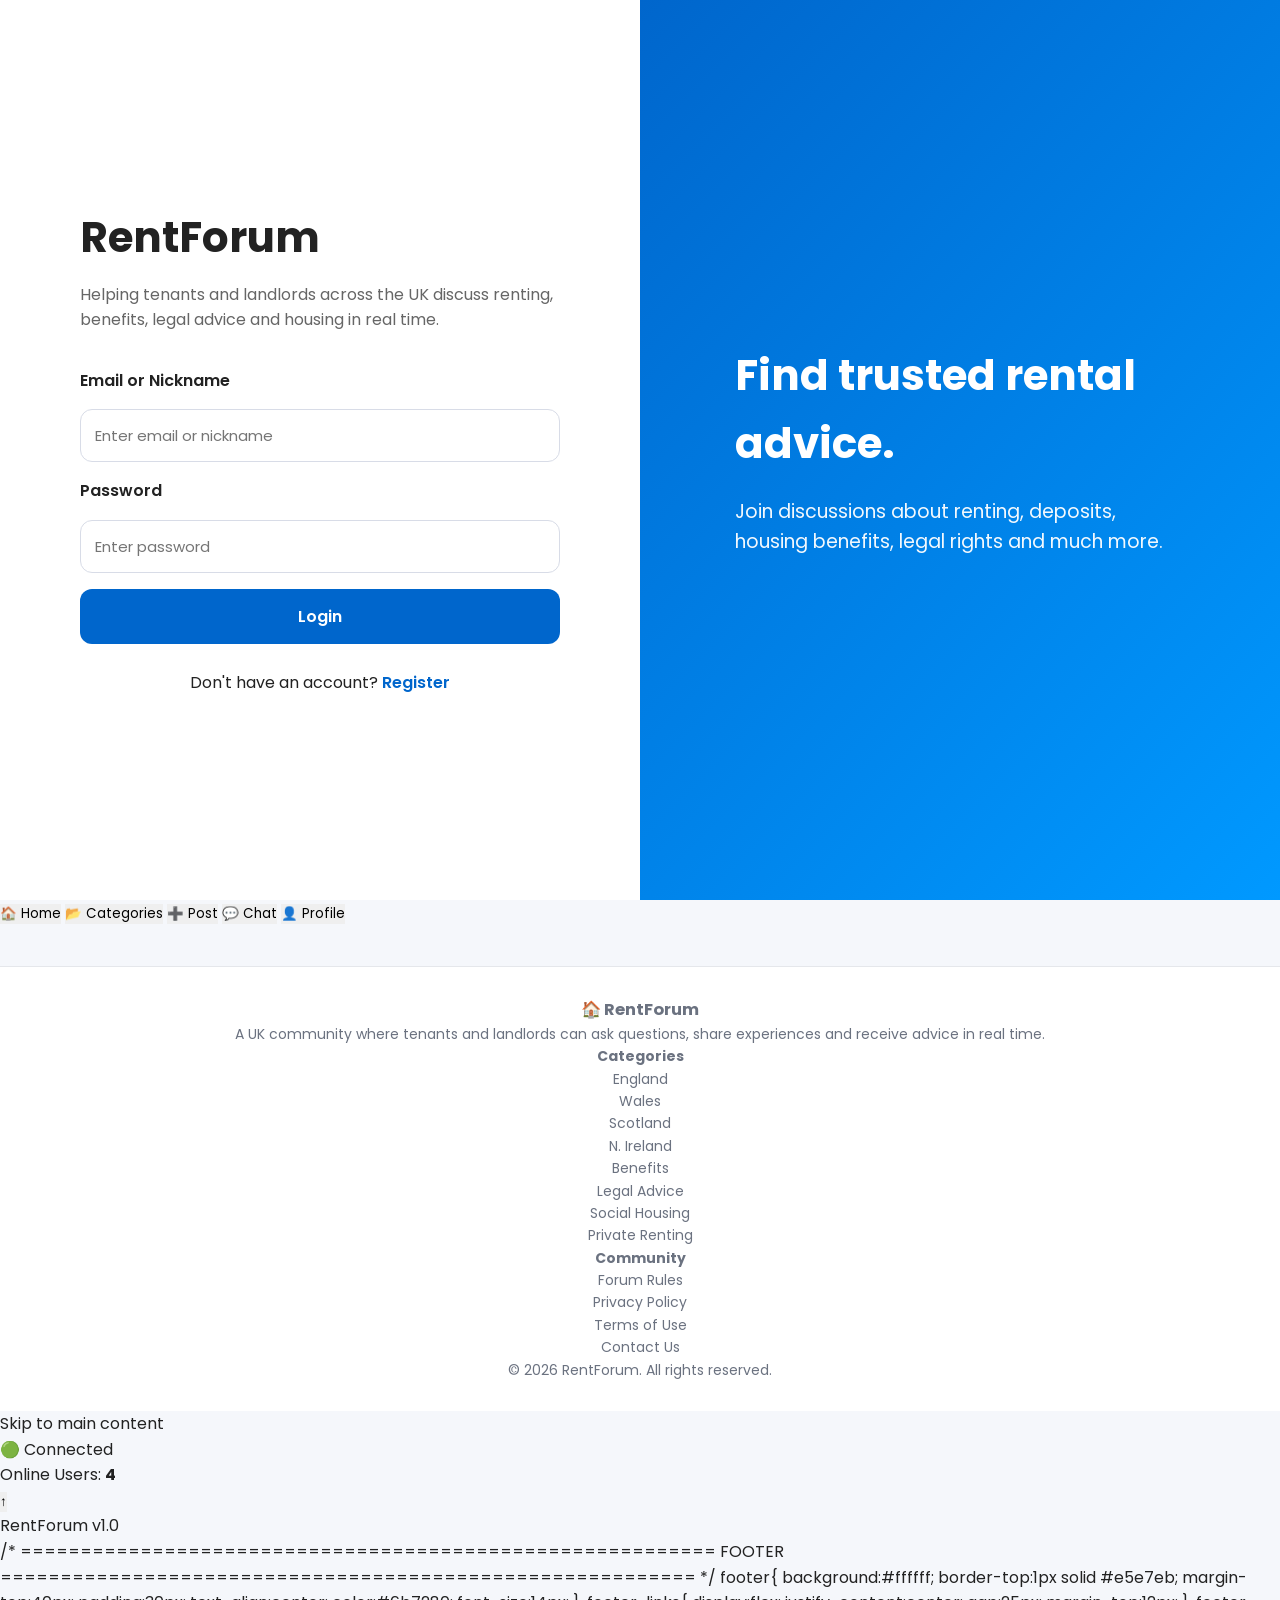
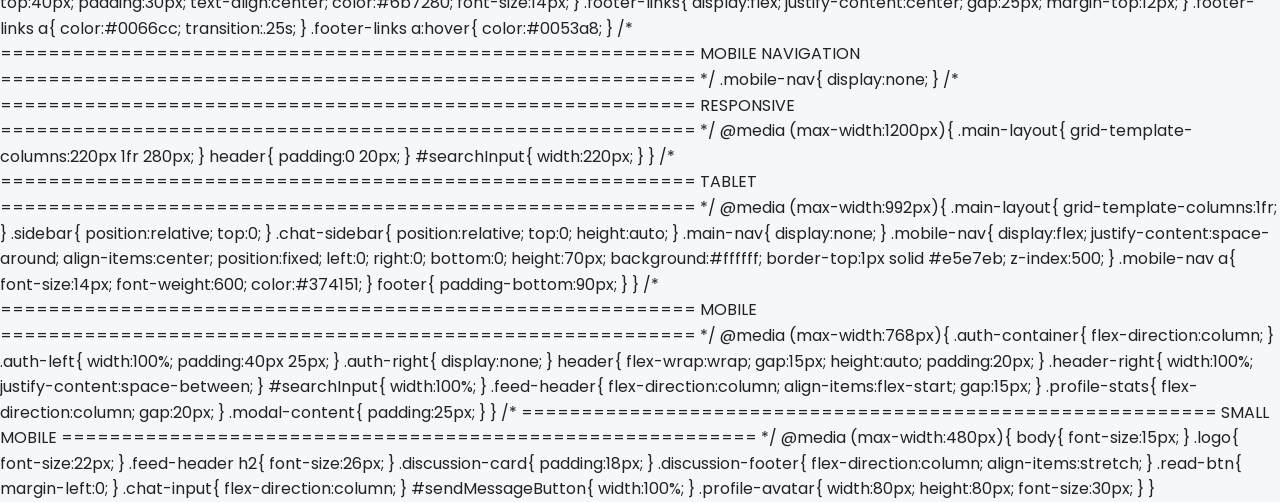
==== index.html @ 43dce5c2 "frontend-ui" ====
<!DOCTYPE html>
<html lang="en">
<head>
    <meta charset="UTF-8">
    <meta name="viewport" content="width=device-width, initial-scale=1.0">
    <title>RentForum | UK Rental Advice Community</title>

    <link rel="stylesheet" href="style.css" id="theme-style">

    <link rel="preconnect" href="https://fonts.googleapis.com">
    <link rel="preconnect" href="https://fonts.gstatic.com" crossorigin>

    <link href="https://fonts.googleapis.com/css2?family=Poppins:wght@300;400;500;600;700&display=swap" rel="stylesheet">
</head>

<body>

<!-- =======================================================
     LOGIN PAGE
======================================================= -->

<section id="login-page" class="page active">

<div class="auth-container">

<div class="auth-left">

<h1>RentForum</h1>

<p class="subtitle">
Helping tenants and landlords across the UK discuss renting,
benefits, legal advice and housing in real time.
</p>

<form id="loginForm">

<label>Email or Nickname</label>

<input
type="text"
id="login-username"
placeholder="Enter email or nickname"
required>

<label>Password</label>

<input
type="password"
id="login-password"
placeholder="Enter password"
required>

<button
    type="submit"
    id="loginButton"
    class="primary-btn">

    Login

</button>

<p class="switch-page">

Don't have an account?

<a href="#" id="show-register">

Register

</a>

</p>

</form>

</div>

<div class="auth-right">

<div class="hero-text">

<h2>

Find trusted rental advice.

</h2>

<p>

Join discussions about renting, deposits,
housing benefits, legal rights and much more.

</p>

</div>

</div>

</div>

</section>

<!-- =======================================================
     REGISTER PAGE
======================================================= -->

<section id="register-page" class="page hidden">

<div class="auth-container">

<div class="auth-left">

<h1>Create Account</h1>

<p class="subtitle">

Become part of the RentForum community.

</p>

<form id="registerForm">

<label>Nickname</label>

<input
type="text"
id="nickname"
required>

<label>First Name</label>

<input
type="text"
id="first-name"
required>

<label>Last Name</label>

<input
type="text"
id="last-name"
required>

<label>Email</label>

<input
type="email"
id="email"
required>

<label>Password</label>

<input
type="password"
id="password"
required>

<label>Age</label>

<input
type="number"
id="age"
min="16"
required>

<label>Gender</label>

<select id="gender">

<option value="">Select</option>

<option>Female</option>

<option>Male</option>

<option>Non-binary</option>

<option>Prefer not to say</option>

</select>

<button
    type="submit"
    id="registerButton"
    class="primary-btn">

    Create Account

</button>

<p class="switch-page">

Already have an account?

<a href="#" id="show-login">

Login

</a>

</p>

</form>

</div>

<div class="auth-right">

<div class="hero-text">

<h2>

Join thousands of UK renters.

</h2>

<p>

Ask questions, help others and chat privately
with members in real time.

</p>

</div>

</div>

</div>

</section>

<!-- =======================================================
     FORUM PAGE
======================================================= -->

<section id="forum-page" class="page hidden">

<header>

<div class="logo">

🏠 RentForum

</div>

<nav class="main-nav">

    <a id="homeLink" href="#">Home</a>
    
    <a id="categoriesLink" href="#">Categories</a>
    
    <a id="messagesLink" href="#">Messages</a>
    
    <a id="aboutLink" href="#">About</a>
    
    </nav>

<div class="header-right">

    <input
    type="search"
    id="searchInput"
    placeholder="Search discussions..."
    autocomplete="off">

<button
    id="themeToggleButton"
    aria-label="Toggle dark mode">

    🌙

</button>

<button
    id="notificationButton"
    aria-label="Notifications">

    🔔

</button>

<div class="profile">

<span id="username">

Guest

</span>

<button
    id="logoutButton"
    class="secondary-btn">

    Logout

</button>

</div>

</div>

</header>

<div class="main-layout">

<!-- LEFT SIDEBAR -->

<aside class="sidebar">

<h3>

Categories

</h3>

<ul class="categories">

<li class="active-category">

    <li id="category-all">All Discussions</li>

</li>

<li id="category-england">

    England
    
    </li>

<li>

 <li id="category-wales">Wales</li>
</li>

<li id="category-scotland">Scotland</li>

<li>

<li id="category-ni">N. Ireland</li>

</li>

<li>

<li id="category-benefits">Benefits</li>

</li>

<li>

<li id="category-legal">Legal Advice</li>

</li>

<li>

<li id="category-social">Social Housing</li>

</li>

<li>

<li id="category-private">Private Renting</li>

</li>

</ul>

<button id="new-post">

+ New Discussion

</button>

</aside>

<!-- ============================
     MAIN DISCUSSION FEED
============================= -->

<main class="feed">

    <section class="feed-header">

        <div>

            <h2>Recent Discussions</h2>

            <p>
                Browse the latest discussions from renters and landlords
                across the UK.
            </p>

        </div>



    </section>

    <section class="discussion-list">

        <article class="discussion-card">

            <span class="category england">

                England

            </span>

            <h3>

                Can my landlord increase my rent during a fixed tenancy?

            </h3>

            <div class="discussion-meta">

                <span>Posted by Sarah</span>

                <span>•</span>

                <span>2 hours ago</span>

            </div>

            <p>

                My landlord has informed me that my rent will increase
                next month even though I'm still in a fixed-term tenancy.
                Is this allowed?

            </p>

            <div class="discussion-footer">

                <button
class="like-btn"
id="likeButton">

👍

</button>

<button
class="comment-btn"
data-post-id="1">

💬 7

</button>

<button
class="read-btn"
data-post-id="1">

Read Discussion

</button>

            </div>

        </article>

        <article class="discussion-card">

            <span class="category legal">

                Legal Advice

            </span>

            <h3>

                Deposit still hasn't been returned after 30 days

            </h3>

            <div class="discussion-meta">

                <span>Posted by James</span>

                <span>•</span>

                <span>Yesterday</span>

            </div>

            <p>

                My tenancy ended over a month ago.
                The landlord has stopped replying to my emails.
                What are my options?

            </p>

            <div class="discussion-footer">

                <button class="like-btn">

                    👍 35

                </button>

                <button
    class="comment-btn"
    data-post-id="1">

    💬 7

</button>

<button
    class="read-btn"
    data-post-id="1">

    Read Discussion

</button>

            </div>

        </article>

        <article class="discussion-card">

            <span class="category benefits">

                Benefits

            </span>

            <h3>

                Can Universal Credit help with rent arrears?

            </h3>

            <div class="discussion-meta">

                <span>Posted by Emma</span>

                <span>•</span>

                <span>Today</span>

            </div>

            <p>

                I've recently lost my job and I'm struggling to keep up with
                my rent payments. Has anyone received support?

            </p>

            <div class="discussion-footer">

                <button
    class="like-btn"
    data-post-id="1">

                    👍 11

                </button>

                <button
    class="comment-btn"
    data-post-id="1">

    💬 7

</button>

<button
    class="read-btn"
    data-post-id="1">

    Read Discussion

</button>

            </div>

        </article>

    </section>

</main>

<!-- ============================
     RIGHT SIDEBAR
============================= -->

<aside class="chat-sidebar">

    <div class="members-panel">

        <h3>Online Members</h3>

        <ul class="member-list">

            <li class="online">🟢 Sarah</li>
            <li class="online">🟢 James</li>
            <li class="online">🟢 Emma</li>
            <li class="online">🟢 Olivia</li>

        </ul>

        <h3>Offline</h3>

        <ul class="member-list">

            <li class="offline">⚪ Daniel</li>
            <li class="offline">⚪ Chloe</li>
            <li class="offline">⚪ Jack</li>

        </ul>

    </div>

    <div class="chat-panel">

        <div class="chat-header">

            <h3>Private Messages</h3>

            <span class="chat-status">

                Connected

            </span>

        </div>

        <div class="chat-window" id="chatWindow">

        </div>

        <form id="messageForm">

            <input
    type="text"
    id="messageInput"
    placeholder="Type a message..."
    maxlength="500"
    autocomplete="off">

                <button
                type="submit"
                id="sendMessageButton"
                class="primary-btn">
            
                Send
            
            </button>

        </form>

    </div>

</aside>

</div>

</section>

<!-- ==========================================
     NOTIFICATION DROPDOWN
========================================== -->

<div id="notificationPanel" class="dropdown hidden">

    <div class="dropdown-header">

        <h3>Notifications</h3>

    </div>

    <ul class="notification-list">

        <li>

            <strong>Sarah</strong> replied to your discussion.

            <small>2 minutes ago</small>

        </li>

        <li>

            <strong>James</strong> liked your post.

            <small>15 minutes ago</small>

        </li>

        <li>

            <strong>Emma</strong> sent you a private message.

            <small>1 hour ago</small>

        </li>

    </ul>

</div>

<!-- ==========================================
     PROFILE DROPDOWN
========================================== -->

<div id="profileDropdown" class="dropdown hidden">

    <ul>

        <li>

            👤 My Profile

        </li>

        <li>

            ⚙ Settings

        </li>

        <li>

            🌙 Dark Mode

        </li>

        <li id="logoutDropdown">

            🚪 Logout

        </li>

    </ul>

</div>

<!-- ==========================================
     CREATE DISCUSSION MODAL
========================================== -->

<div id="createDiscussionModal" class="modal hidden">

    <div class="modal-content">

        <button class="close-modal">

            &times;

        </button>

        <h2>Create New Discussion</h2>

        <form id="discussionForm">

            <label for="discussionTitle">

                Title

            </label>

            <input
            type="text"
            id="discussionTitle"
            maxlength="150"
            required>
            <label for="discussionCategory">

                Category

            </label>

            <select id="discussionCategory">

                <option>England</option>

                <option>Wales</option>

                <option>Scotland</option>

                <option>N. Ireland</option>

                <option>Benefits</option>

                <option>Legal Advice</option>

                <option>Social Housing</option>

                <option>Private Renting</option>

            </select>

            <label for="discussionBody">

                Discussion

            </label>

            <textarea
            id="discussionBody"
            rows="8"
            maxlength="5000"
            placeholder="Describe your issue..."
            required></textarea>

                <button
                type="submit"
                id="createDiscussionButton"
                class="primary-btn">
            
                Post Discussion
            
            </button>

        </form>

    </div>

</div>

<!-- ==========================================
     VIEW DISCUSSION MODAL
========================================== -->

<div id="discussionModal" class="modal hidden">

    <div class="modal-content large">

        <button class="close-modal">

            &times;

        </button>

        <span class="category england">

            England

        </span>

        <h2 id="discussionHeading">

            Can my landlord increase my rent?

        </h2>

        <div class="discussion-meta">

            <span>Posted by Sarah</span>

            <span>•</span>

            <span>2 hours ago</span>

        </div>

        <div class="discussion-content">

            <p>

                The full discussion will appear here when
                loaded from your Go backend.

            </p>

        </div>

        <hr>

        <section class="comments">

            <h3>Replies</h3>

            <div id="commentsContainer">

                <article class="comment">

                    <strong>James</strong>

                    <p>

                        Check your tenancy agreement first.

                    </p>

                    <small>

                        30 minutes ago

                    </small>

                </article>

                <article class="comment">

                    <strong>Emma</strong>

                    <p>

                        Citizens Advice has a useful guide.

                    </p>

                    <small>

                        15 minutes ago

                    </small>

                </article>

            </div>

            <form id="commentForm">

                <label for="commentText">

                    Write a reply

                </label>

                <textarea
                    id="commentText"
                    rows="5"
                    required></textarea>

                    <button
                    type="submit"
                    id="replyButton"
                    class="primary-btn">
                
                    Post Reply
                
                </button>

            </form>

        </section>

    </div>

</div>

<!-- ==========================================
     LOADING SPINNER
========================================== -->

<div id="loadingOverlay" class="hidden">

    <div class="spinner"></div>

</div>

<!-- ==========================================
     TOAST MESSAGE
========================================== -->

<div id="toast" class="hidden">

    Action completed successfully.

</div>

<!-- ==========================================
     EMPTY STATES
========================================== -->

<section id="emptyPosts" class="empty-state hidden">

    <img src="images/empty-posts.svg" alt="No discussions">

    <h2>No discussions yet</h2>

    <p>

        Be the first member to start a discussion.

    </p>

    <button class="primary-btn">

        Create Discussion

    </button>

</section>

<section id="emptyMessages" class="empty-state hidden">

    <img src="images/chat.svg" alt="No messages">

    <h2>No messages</h2>

    <p>

        Start chatting with another member.

    </p>

</section>

<!-- ==========================================
     MOBILE MENU
========================================== -->

<nav id="mobileMenu" class="mobile-menu hidden">

    <button class="mobile-link">

        🏠 Home

    </button>

    <button class="mobile-link">

        📂 Categories

    </button>

    <button class="mobile-link">

        💬 Messages

    </button>

    <button class="mobile-link">

        🔔 Notifications

    </button>

    <button class="mobile-link">

        👤 Profile

    </button>

    <button class="mobile-link">

        🚪 Logout

    </button>

</nav>

<!-- ==========================================
     MOBILE BOTTOM NAVIGATION
========================================== -->

<nav class="bottom-nav">

    <button>

        🏠

        <span>Home</span>

    </button>

    <button>

        📂

        <span>Categories</span>

    </button>

    <button id="mobileCreatePost">

        ➕

        <span>Post</span>

    </button>

    <button>

        💬

        <span>Chat</span>

    </button>

    <button>

        👤

        <span>Profile</span>

    </button>

</nav>

<!-- ==========================================
     FOOTER
========================================== -->

<footer>

    <div class="footer-content">

        <div>

            <h3>

                🏠 RentForum

            </h3>

            <p>

                A UK community where tenants and landlords
                can ask questions, share experiences and
                receive advice in real time.

            </p>

        </div>

        <div>

            <h4>

                Categories

            </h4>

            <ul>

                <li>England</li>

                <li>Wales</li>

                <li>Scotland</li>

                <li>N. Ireland</li>

                <li>Benefits</li>

                <li>Legal Advice</li>

                <li>Social Housing</li>

                <li>Private Renting</li>

            </ul>

        </div>

        <div>

            <h4>

                Community

            </h4>

            <ul>

                <li>Forum Rules</li>

                <li>Privacy Policy</li>

                <li>Terms of Use</li>

                <li>Contact Us</li>

            </ul>

        </div>

    </div>

    <div class="copyright">

        © 2026 RentForum. All rights reserved.

    </div>

</footer>

<!-- ==========================================
     ACCESSIBILITY
========================================== -->

<a href="#forum-page" class="skip-link">

    Skip to main content

</a>

<div
aria-live="polite"
aria-atomic="true"
class="screen-reader">

</div>

<!-- ==========================================
     JAVASCRIPT
========================================== -->

<script src="app.js"></script>

<!-- ==========================================
     USER PROFILE MODAL
========================================== -->

<div id="profileModal" class="modal hidden">

    <div class="modal-content">

        <button class="close-modal">

            &times;

        </button>

        <h2>

            My Profile

        </h2>

        <div class="profile-card">

            <div class="profile-avatar">

                👤

            </div>

            <h3 id="profileName">

                Guest User

            </h3>

            <p id="profileEmail">

                guest@email.com

            </p>

            <div class="profile-stats">

                <div>

                    <strong>12</strong>

                    <span>Posts</span>

                </div>

                <div>

                    <strong>34</strong>

                    <span>Comments</span>

                </div>

                <div>

                    <strong>5</strong>

                    <span>Likes</span>

                </div>

            </div>

        </div>

    </div>

</div>

<!-- ==========================================
     SETTINGS MODAL
========================================== -->

<div id="settingsModal" class="modal hidden">

    <div class="modal-content">

        <button class="close-modal">

            &times;

        </button>

        <h2>

            Settings

        </h2>

        <label>

            Theme

        </label>

        <select id="themeSelect">

            <option>Light</option>

            <option>Dark</option>

        </select>

        <label>

            Notifications

        </label>

        <input type="checkbox" checked>

        <label>

            Show Online Status

        </label>

        <input type="checkbox" checked>

    </div>

</div>

<!-- ==========================================
     WEBSOCKET STATUS
========================================== -->

<div id="socketStatus" class="socket-status">

    🟢 Connected

</div>

<!-- ==========================================
     ONLINE USER COUNT
========================================== -->

<div id="onlineCounter" class="online-counter">

    Online Users: <strong>4</strong>

</div>

<!-- ==========================================
     SEARCH RESULTS
========================================== -->

<div id="searchResults" class="hidden">

    <h3>

        Search Results

    </h3>

    <div id="searchResultsList">

    </div>

</div>

<!-- ==========================================
     JAVASCRIPT TEMPLATES
========================================== -->

<template id="discussionTemplate">

    <article class="discussion-card">

        <span class="category"></span>

        <h3></h3>

        <div class="discussion-meta"></div>

        <p class="discussion-preview"></p>

        <div class="discussion-footer">

            <button
    class="like-btn"
    data-post-id="1">

    👍 18

</button>

<button
class="comment-btn"
data-post-id="1">

💬 7

</button>

<button
class="read-btn"
data-post-id="1">

Read Discussion

</button>

        </div>

    </article>

</template>

<template id="messageTemplate">

    <div class="message received">

        <span class="sender"></span>

        <p></p>

        <small></small>

    </div>

</template>

<template id="commentTemplate">

    <article class="comment">

        <strong></strong>

        <p></p>

        <small></small>

    </article>

</template>

<!-- ==========================================
     BACK TO TOP
========================================== -->

<button id="backToTop">

    ↑

</button>

<!-- ==========================================
     VERSION
========================================== -->

<div class="version">

    RentForum v1.0

</div>

</body>

</html>

/* ==========================================================
   FOOTER
========================================================== */

footer{

    background:#ffffff;

    border-top:1px solid #e5e7eb;

    margin-top:40px;

    padding:30px;

    text-align:center;

    color:#6b7280;

    font-size:14px;

}

.footer-links{

    display:flex;

    justify-content:center;

    gap:25px;

    margin-top:12px;

}

.footer-links a{

    color:#0066cc;

    transition:.25s;

}

.footer-links a:hover{

    color:#0053a8;

}


/* ==========================================================
   MOBILE NAVIGATION
========================================================== */

.mobile-nav{

    display:none;

}


/* ==========================================================
   RESPONSIVE
========================================================== */

@media (max-width:1200px){

.main-layout{

    grid-template-columns:220px 1fr 280px;

}

header{

    padding:0 20px;

}

#searchInput{

    width:220px;

}

}


/* ==========================================================
   TABLET
========================================================== */

@media (max-width:992px){

.main-layout{

    grid-template-columns:1fr;

}

.sidebar{

    position:relative;

    top:0;

}

.chat-sidebar{

    position:relative;

    top:0;

    height:auto;

}

.main-nav{

    display:none;

}

.mobile-nav{

    display:flex;

    justify-content:space-around;

    align-items:center;

    position:fixed;

    left:0;

    right:0;

    bottom:0;

    height:70px;

    background:#ffffff;

    border-top:1px solid #e5e7eb;

    z-index:500;

}

.mobile-nav a{

    font-size:14px;

    font-weight:600;

    color:#374151;

}

footer{

    padding-bottom:90px;

}

}


/* ==========================================================
   MOBILE
========================================================== */

@media (max-width:768px){

.auth-container{

    flex-direction:column;

}

.auth-left{

    width:100%;

    padding:40px 25px;

}

.auth-right{

    display:none;

}

header{

    flex-wrap:wrap;

    gap:15px;

    height:auto;

    padding:20px;

}

.header-right{

    width:100%;

    justify-content:space-between;

}

#searchInput{

    width:100%;

}

.feed-header{

    flex-direction:column;

    align-items:flex-start;

    gap:15px;

}

.profile-stats{

    flex-direction:column;

    gap:20px;

}

.modal-content{

    padding:25px;

}

}


/* ==========================================================
   SMALL MOBILE
========================================================== */

@media (max-width:480px){

body{

    font-size:15px;

}

.logo{

    font-size:22px;

}

.feed-header h2{

    font-size:26px;

}

.discussion-card{

    padding:18px;

}

.discussion-footer{

    flex-direction:column;

    align-items:stretch;

}

.read-btn{

    margin-left:0;

}

.chat-input{

    flex-direction:column;

}

#sendMessageButton{

    width:100%;

}

.profile-avatar{

    width:80px;

    height:80px;

    font-size:30px;

}

}
---- style.css ----
/* ==========================================================
   RENTFORUM
   Main Stylesheet
   ========================================================== */
   /* ==========================================================
   RESET
========================================================== */

*{
    margin:0;
    padding:0;
    box-sizing:border-box;
}

html{
    scroll-behavior:smooth;
}

body{

    font-family:'Poppins',sans-serif;

    background:#f5f7fb;

    color:#222;

    line-height:1.6;

    min-height:100vh;

}


/* ==========================================================
   LINKS
========================================================== */

a{

    text-decoration:none;

    color:inherit;

}

ul{

    list-style:none;

}


/* ==========================================================
   IMAGES
========================================================== */

img{

    max-width:100%;

    display:block;

}


/* ==========================================================
   BUTTONS
========================================================== */

button{

    cursor:pointer;

    border:none;

    font-family:inherit;

    transition:.3s;

}


/* ==========================================================
   INPUTS
========================================================== */

input,
textarea,
select{

    width:100%;

    font-family:inherit;

    border:1px solid #d8dce7;

    border-radius:12px;

    padding:14px;

    font-size:15px;

    outline:none;

    transition:.3s;

}

input:focus,
textarea:focus,
select:focus{

    border-color:#0066cc;

    box-shadow:0 0 0 3px rgba(0,102,204,.15);

}


/* ==========================================================
   PAGE SYSTEM
========================================================== */

.page{

    display:none;

}

.page.active{

    display:block;

}

.hidden{

    display:none !important;

}


/* ==========================================================
   AUTH PAGES
========================================================== */

.auth-container{

    display:flex;

    min-height:100vh;

}

.auth-left{

    width:50%;

    background:white;

    padding:80px;

    display:flex;

    justify-content:center;

    flex-direction:column;

}

.auth-right{

    width:50%;

    background:linear-gradient(
        135deg,
        #0066cc,
        #0099ff
    );

    display:flex;

    align-items:center;

    justify-content:center;

    padding:80px;

    color:white;

}

.auth-left h1{

    font-size:42px;

    margin-bottom:10px;

}

.subtitle{

    margin-bottom:35px;

    color:#666;

}

.hero-text{

    max-width:450px;

}

.hero-text h2{

    font-size:42px;

    margin-bottom:20px;

}

.hero-text p{

    font-size:19px;

    opacity:.95;

}


/* ==========================================================
   FORM
========================================================== */

form{

    display:flex;

    flex-direction:column;

    gap:16px;

}

label{

    font-weight:600;

}

.primary-btn,
form button{

    background:#0066cc;

    color:white;

    padding:15px;

    border-radius:12px;

    font-size:16px;

    font-weight:600;

}

.primary-btn:hover,
form button:hover{

    background:#0053a8;

}

.switch-page{

    text-align:center;

    margin-top:10px;

}

.switch-page a{

    color:#0066cc;

    font-weight:600;

}
/* ==========================================================
   HEADER
========================================================== */

header{

    position:sticky;

    top:0;

    z-index:100;

    background:#ffffff;

    height:80px;

    display:flex;

    justify-content:space-between;

    align-items:center;

    padding:0 40px;

    border-bottom:1px solid #e4e7ef;

}

.logo{

    font-size:28px;

    font-weight:700;

    color:#0066cc;

}


/* ==========================================================
   NAVIGATION
========================================================== */

.main-nav{

    display:flex;

    gap:30px;

}

.main-nav a{

    font-weight:500;

    color:#555;

    transition:.25s;

}

.main-nav a:hover{

    color:#0066cc;

}


/* ==========================================================
   HEADER RIGHT
========================================================== */

.header-right{

    display:flex;

    align-items:center;

    gap:18px;

}


/* ==========================================================
   SEARCH
========================================================== */

#searchInput{

    width:280px;

    background:#f7f8fb;

}

#searchInput:focus{

    background:white;

}


/* ==========================================================
   HEADER BUTTONS
========================================================== */

#themeToggleButton,
#notificationButton{

    width:46px;

    height:46px;

    border-radius:50%;

    background:#f5f7fb;

    font-size:18px;

}

#themeToggleButton:hover,
#notificationButton:hover{

    background:#e7edf8;

}


/* ==========================================================
   PROFILE
========================================================== */

.profile{

    display:flex;

    align-items:center;

    gap:15px;

}

#username{

    font-weight:600;

}

#logoutButton{

    background:#ef4444;

    color:white;

    padding:10px 18px;

    border-radius:10px;

}

#logoutButton:hover{

    background:#dc2626;

}


/* ==========================================================
   MAIN LAYOUT
========================================================== */

.main-layout{

    display:grid;

    grid-template-columns:260px 1fr 320px;

    gap:25px;

    padding:30px;

    align-items:start;

}


/* ==========================================================
   SIDEBAR
========================================================== */

.sidebar{

    background:white;

    border-radius:16px;

    padding:25px;

    box-shadow:0 8px 25px rgba(0,0,0,.05);

    position:sticky;

    top:100px;

}

.sidebar h3{

    margin-bottom:20px;

}

.categories{

    display:flex;

    flex-direction:column;

    gap:10px;

}

.categories li{

    padding:12px;

    border-radius:10px;

    cursor:pointer;

    transition:.25s;

}

.categories li:hover{

    background:#eef5ff;

    color:#0066cc;

}

.active-category{

    background:#0066cc;

    color:white;

}


/* ==========================================================
   NEW DISCUSSION BUTTON
========================================================== */

#new-post{

    width:100%;

    margin-top:25px;

}
/* ==========================================================
   DISCUSSION FEED
========================================================== */

.feed{

    display:flex;

    flex-direction:column;

    gap:25px;

}

.feed-header{

    display:flex;

    justify-content:space-between;

    align-items:center;

    margin-bottom:10px;

}

.feed-header h2{

    font-size:32px;

    color:#1f2937;

    margin-bottom:6px;

}

.feed-header p{

    color:#6b7280;

    font-size:15px;

}


/* ==========================================================
   DISCUSSION LIST
========================================================== */

.discussion-list{

    display:flex;

    flex-direction:column;

    gap:22px;

}


/* ==========================================================
   DISCUSSION CARD
========================================================== */

.discussion-card{

    background:#ffffff;

    border-radius:18px;

    padding:24px;

    box-shadow:0 6px 20px rgba(0,0,0,.05);

    transition:.25s;

    border:1px solid #edf1f7;

}

.discussion-card:hover{

    transform:translateY(-4px);

    box-shadow:0 15px 35px rgba(0,0,0,.10);

}


/* ==========================================================
   DISCUSSION TITLE
========================================================== */

.discussion-card h3{

    font-size:24px;

    margin:16px 0 12px;

    color:#222;

}

.discussion-card p{

    color:#555;

    margin-top:10px;

    line-height:1.8;

}


/* ==========================================================
   DISCUSSION META
========================================================== */

.discussion-meta{

    display:flex;

    gap:12px;

    align-items:center;

    font-size:14px;

    color:#777;

    margin-bottom:10px;

}


/* ==========================================================
   CATEGORY BADGES
========================================================== */

.category{

    display:inline-block;

    padding:8px 14px;

    border-radius:999px;

    color:white;

    font-size:13px;

    font-weight:600;

}


/* England */

.england{

    background:#d72638;

}


/* Wales */

.wales{

    background:#198754;

}


/* Scotland */

.scotland{

    background:#0066cc;

}


/* Northern Ireland */

.northern-ireland{

    background:#6f42c1;

}


/* Benefits */

.benefits{

    background:#ff9800;

}


/* Legal Advice */

.legal{

    background:#343a40;

}


/* Social Housing */

.social{

    background:#20b2aa;

}


/* Private Renting */

.private{

    background:#9c27b0;

}

/* ==========================================================
   CHAT STATUS
========================================================== */

.chat-status{

    display:inline-block;

    background:#22c55e;

    color:white;

    padding:6px 12px;

    border-radius:999px;

    font-size:13px;

    font-weight:600;

}
/* ==========================================================
   CARD FOOTER
========================================================== */

.discussion-footer{

    display:flex;

    align-items:center;

    gap:15px;

    margin-top:24px;

}


/* ==========================================================
   LIKE BUTTON
========================================================== */

.like-btn{

    background:#f4f6fb;

    padding:12px 18px;

    border-radius:12px;

    font-size:15px;

}

.like-btn:hover{

    background:#d9ebff;

}


/* ==========================================================
   COMMENT BUTTON
========================================================== */

.comment-btn{

    background:#f4f6fb;

    padding:12px 18px;

    border-radius:12px;

    font-size:15px;

}

.comment-btn:hover{

    background:#d9ebff;

}


/* ==========================================================
   READ BUTTON
========================================================== */

.read-btn{

    margin-left:auto;

    background:#0066cc;

    color:white;

    padding:12px 24px;

    border-radius:12px;

    font-weight:600;

}

.read-btn:hover{

    background:#0053a8;

}


/* ==========================================================
   BUTTON ANIMATION
========================================================== */

.like-btn,
.comment-btn,
.read-btn{

    transition:.25s;

}

.like-btn:hover,
.comment-btn:hover,
.read-btn:hover{

    transform:translateY(-2px);

}


/* ==========================================================
   EMPTY STATE
========================================================== */

.empty-state{

    background:white;

    border-radius:18px;

    padding:60px;

    text-align:center;

    box-shadow:0 8px 25px rgba(0,0,0,.05);

}

.empty-icon{

    font-size:72px;

    margin-bottom:20px;

}

.empty-state h2{

    margin-bottom:15px;

    color:#1f2937;

}

.empty-state p{

    color:#6b7280;

}

/* ==========================================================
   CHAT SIDEBAR
========================================================== */

.chat-sidebar{

    background:#ffffff;

    border-radius:18px;

    padding:20px;

    box-shadow:0 6px 20px rgba(0,0,0,.05);

    display:flex;

    flex-direction:column;

    height:calc(100vh - 140px);

    position:sticky;

    top:100px;

}

/* ==========================================================
   CHAT HEADER
========================================================== */

.chat-header{

    display:flex;

    justify-content:space-between;

    align-items:center;

    margin-bottom:20px;

    padding-bottom:15px;

    border-bottom:1px solid #e5e7eb;

}

.chat-header h3{

    font-size:22px;

    color:#1f2937;

}

/* ==========================================================
   USERS LIST
========================================================== */

.user-list{

    display:flex;

    flex-direction:column;

    gap:12px;

    margin-bottom:20px;

    overflow-y:auto;

    max-height:220px;

}

.user{

    display:flex;

    align-items:center;

    justify-content:space-between;

    padding:12px;

    border-radius:12px;

    background:#f8fafc;

    cursor:pointer;

    transition:.25s;

}

.user:hover{

    background:#eef5ff;

}

.user-name{

    font-weight:600;

    color:#374151;

}

/* ==========================================================
   ONLINE / OFFLINE STATUS
========================================================== */

.status{

    width:12px;

    height:12px;

    border-radius:50%;

}

.online{

    background:#22c55e;

}

.offline{

    background:#9ca3af;

}

/* ==========================================================
   CHAT WINDOW
========================================================== */

.chat-window{

    flex:1;

    display:flex;

    flex-direction:column;

    gap:15px;

    overflow-y:auto;

    padding-right:5px;

}

/* ==========================================================
   MESSAGE BUBBLES
========================================================== */

.message{

    max-width:80%;

    padding:12px 16px;

    border-radius:16px;

    line-height:1.5;

    font-size:15px;

    word-wrap:break-word;

}

.message.sent{

    align-self:flex-end;

    background:#0066cc;

    color:white;

    border-bottom-right-radius:6px;

}

.message.received{

    align-self:flex-start;

    background:#f1f5f9;

    color:#222;

    border-bottom-left-radius:6px;

}

.message small{

    display:block;

    margin-top:8px;

    font-size:12px;

    opacity:.75;

}

/* ==========================================================
   MESSAGE INPUT
========================================================== */

.chat-input{

    display:flex;

    gap:12px;

    margin-top:20px;

    border-top:1px solid #e5e7eb;

    padding-top:20px;

}

#messageInput{

    flex:1;

}

#sendMessageButton{

    background:#0066cc;

    color:white;

    padding:0 24px;

    border-radius:12px;

    font-weight:600;

}

#sendMessageButton:hover{

    background:#0053a8;

}

/* ==========================================================
   SCROLLBAR
========================================================== */

.user-list::-webkit-scrollbar,
.chat-window::-webkit-scrollbar{

    width:8px;

}

.user-list::-webkit-scrollbar-thumb,
.chat-window::-webkit-scrollbar-thumb{

    background:#d1d5db;

    border-radius:10px;

}

.user-list::-webkit-scrollbar-thumb:hover,
.chat-window::-webkit-scrollbar-thumb:hover{

    background:#9ca3af;

}
/* ==========================================================
   MODALS
========================================================== */

.modal{

    position:fixed;

    inset:0;

    background:rgba(0,0,0,.45);

    display:flex;

    justify-content:center;

    align-items:center;

    z-index:999;

    padding:30px;

}

.modal.hidden{

    display:none;

}


/* ==========================================================
   MODAL CONTENT
========================================================== */

.modal-content{

    background:#ffffff;

    width:100%;

    max-width:700px;

    border-radius:18px;

    padding:35px;

    position:relative;

    box-shadow:0 25px 60px rgba(0,0,0,.25);

    animation:modalFade .25s ease;

}

.modal-content h2{

    margin-bottom:25px;

    color:#1f2937;

}


/* ==========================================================
   CLOSE BUTTON
========================================================== */

.close-modal{

    position:absolute;

    top:20px;

    right:20px;

    width:40px;

    height:40px;

    border-radius:50%;

    background:#f3f4f6;

    font-size:24px;

    line-height:1;

}

.close-modal:hover{

    background:#e5e7eb;

}


/* ==========================================================
   PROFILE CARD
========================================================== */

.profile-card{

    text-align:center;

}

.profile-avatar{

    width:100px;

    height:100px;

    border-radius:50%;

    background:#0066cc;

    color:white;

    display:flex;

    align-items:center;

    justify-content:center;

    font-size:40px;

    margin:0 auto 20px;

}

.profile-card h3{

    margin-bottom:8px;

}

.profile-card p{

    color:#6b7280;

}


/* ==========================================================
   PROFILE STATS
========================================================== */

.profile-stats{

    display:flex;

    justify-content:center;

    gap:40px;

    margin-top:30px;

}

.profile-stats div{

    text-align:center;

}

.profile-stats strong{

    display:block;

    font-size:28px;

    color:#0066cc;

}

.profile-stats span{

    color:#6b7280;

    font-size:14px;

}


/* ==========================================================
   MODAL FORMS
========================================================== */

.modal form{

    display:flex;

    flex-direction:column;

    gap:18px;

}

.modal textarea{

    min-height:180px;

    resize:vertical;

}


/* ==========================================================
   SETTINGS
========================================================== */

#settingsModal label{

    display:block;

    margin-top:20px;

    margin-bottom:8px;

    font-weight:600;

}

#settingsModal select{

    margin-bottom:15px;

}

#settingsModal input[type="checkbox"]{

    width:auto;

    transform:scale(1.2);

    margin-bottom:20px;

}


/* ==========================================================
   MODAL FOOTER
========================================================== */

.modal-footer{

    display:flex;

    justify-content:flex-end;

    gap:15px;

    margin-top:25px;

}

.modal-footer button{

    padding:12px 20px;

    border-radius:10px;

}


/* ==========================================================
   CANCEL BUTTON
========================================================== */

.cancel-btn{

    background:#e5e7eb;

    color:#374151;

}

.cancel-btn:hover{

    background:#d1d5db;

}


/* ==========================================================
   SAVE BUTTON
========================================================== */

.save-btn{

    background:#0066cc;

    color:white;

}

.save-btn:hover{

    background:#0053a8;

}


/* ==========================================================
   MODAL ANIMATION
========================================================== */

@keyframes modalFade{

    from{

        opacity:0;

        transform:translateY(-20px);

    }

    to{

        opacity:1;

        transform:translateY(0);

    }

}

/* ==========================================================
   FOOTER
========================================================== */

footer{

    background:#ffffff;

    border-top:1px solid #e5e7eb;

    margin-top:40px;

    padding:30px;

    text-align:center;

    color:#6b7280;

    font-size:14px;

}

.footer-links{

    display:flex;

    justify-content:center;

    gap:25px;

    margin-top:12px;

}

.footer-links a{

    color:#0066cc;

    transition:.25s;

}

.footer-links a:hover{

    color:#0053a8;

}


/* ==========================================================
   MOBILE NAVIGATION
========================================================== */

.mobile-nav{

    display:none;

}


/* ==========================================================
   RESPONSIVE
========================================================== */

@media (max-width:1200px){

.main-layout{

    grid-template-columns:220px 1fr 280px;

}

header{

    padding:0 20px;

}

#searchInput{

    width:220px;

}

}


/* ==========================================================
   TABLET
========================================================== */

@media (max-width:992px){

.main-layout{

    grid-template-columns:1fr;

}

.sidebar{

    position:relative;

    top:0;

}

.chat-sidebar{

    position:relative;

    top:0;

    height:auto;

}

.main-nav{

    display:none;

}

.mobile-nav{

    display:flex;

    justify-content:space-around;

    align-items:center;

    position:fixed;

    left:0;

    right:0;

    bottom:0;

    height:70px;

    background:#ffffff;

    border-top:1px solid #e5e7eb;

    z-index:500;

}

.mobile-nav a{

    font-size:14px;

    font-weight:600;

    color:#374151;

}

footer{

    padding-bottom:90px;

}

}


/* ==========================================================
   MOBILE
========================================================== */

@media (max-width:768px){

.auth-container{

    flex-direction:column;

}

.auth-left{

    width:100%;

    padding:40px 25px;

}

.auth-right{

    display:none;

}

header{

    flex-wrap:wrap;

    gap:15px;

    height:auto;

    padding:20px;

}

.header-right{

    width:100%;

    justify-content:space-between;

}

#searchInput{

    width:100%;

}

.feed-header{

    flex-direction:column;

    align-items:flex-start;

    gap:15px;

}

.profile-stats{

    flex-direction:column;

    gap:20px;

}

.modal-content{

    padding:25px;

}

}


/* ==========================================================
   SMALL MOBILE
========================================================== */

@media (max-width:480px){

body{

    font-size:15px;

}

.logo{

    font-size:22px;

}

.feed-header h2{

    font-size:26px;

}

.discussion-card{

    padding:18px;

}

.discussion-footer{

    flex-direction:column;

    align-items:stretch;

}

.read-btn{

    margin-left:0;

}

.chat-input{

    flex-direction:column;

}

#sendMessageButton{

    width:100%;

}

.profile-avatar{

    width:80px;

    height:80px;

    font-size:30px;

}

}
/* ==========================================================
   FOOTER
========================================================== */

footer{

    background:#ffffff;

    border-top:1px solid #e5e7eb;

    margin-top:40px;

    padding:30px;

    text-align:center;

    color:#6b7280;

    font-size:14px;

}

.footer-links{

    display:flex;

    justify-content:center;

    gap:25px;

    margin-top:12px;

}

.footer-links a{

    color:#0066cc;

    transition:.25s;

}

.footer-links a:hover{

    color:#0053a8;

}


/* ==========================================================
   MOBILE NAVIGATION
========================================================== */

.mobile-nav{

    display:none;

}


/* ==========================================================
   RESPONSIVE
========================================================== */

@media (max-width:1200px){

.main-layout{

    grid-template-columns:220px 1fr 280px;

}

header{

    padding:0 20px;

}

#searchInput{

    width:220px;

}

}


/* ==========================================================
   TABLET
========================================================== */

@media (max-width:992px){

.main-layout{

    grid-template-columns:1fr;

}

.sidebar{

    position:relative;

    top:0;

}

.chat-sidebar{

    position:relative;

    top:0;

    height:auto;

}

.main-nav{

    display:none;

}

.mobile-nav{

    display:flex;

    justify-content:space-around;

    align-items:center;

    position:fixed;

    left:0;

    right:0;

    bottom:0;

    height:70px;

    background:#ffffff;

    border-top:1px solid #e5e7eb;

    z-index:500;

}

.mobile-nav a{

    font-size:14px;

    font-weight:600;

    color:#374151;

}

footer{

    padding-bottom:90px;

}

}


/* ==========================================================
   MOBILE
========================================================== */

@media (max-width:768px){

.auth-container{

    flex-direction:column;

}

.auth-left{

    width:100%;

    padding:40px 25px;

}

.auth-right{

    display:none;

}

header{

    flex-wrap:wrap;

    gap:15px;

    height:auto;

    padding:20px;

}

.header-right{

    width:100%;

    justify-content:space-between;

}

#searchInput{

    width:100%;

}

.feed-header{

    flex-direction:column;

    align-items:flex-start;

    gap:15px;

}

.profile-stats{

    flex-direction:column;

    gap:20px;

}

.modal-content{

    padding:25px;

}

}


/* ==========================================================
   SMALL MOBILE
========================================================== */

@media (max-width:480px){

body{

    font-size:15px;

}

.logo{

    font-size:22px;

}

.feed-header h2{

    font-size:26px;

}

.discussion-card{

    padding:18px;

}

.discussion-footer{

    flex-direction:column;

    align-items:stretch;

}

.read-btn{

    margin-left:0;

}

.chat-input{

    flex-direction:column;

}

#sendMessageButton{

    width:100%;

}

.profile-avatar{

    width:80px;

    height:80px;

    font-size:30px;

}

}
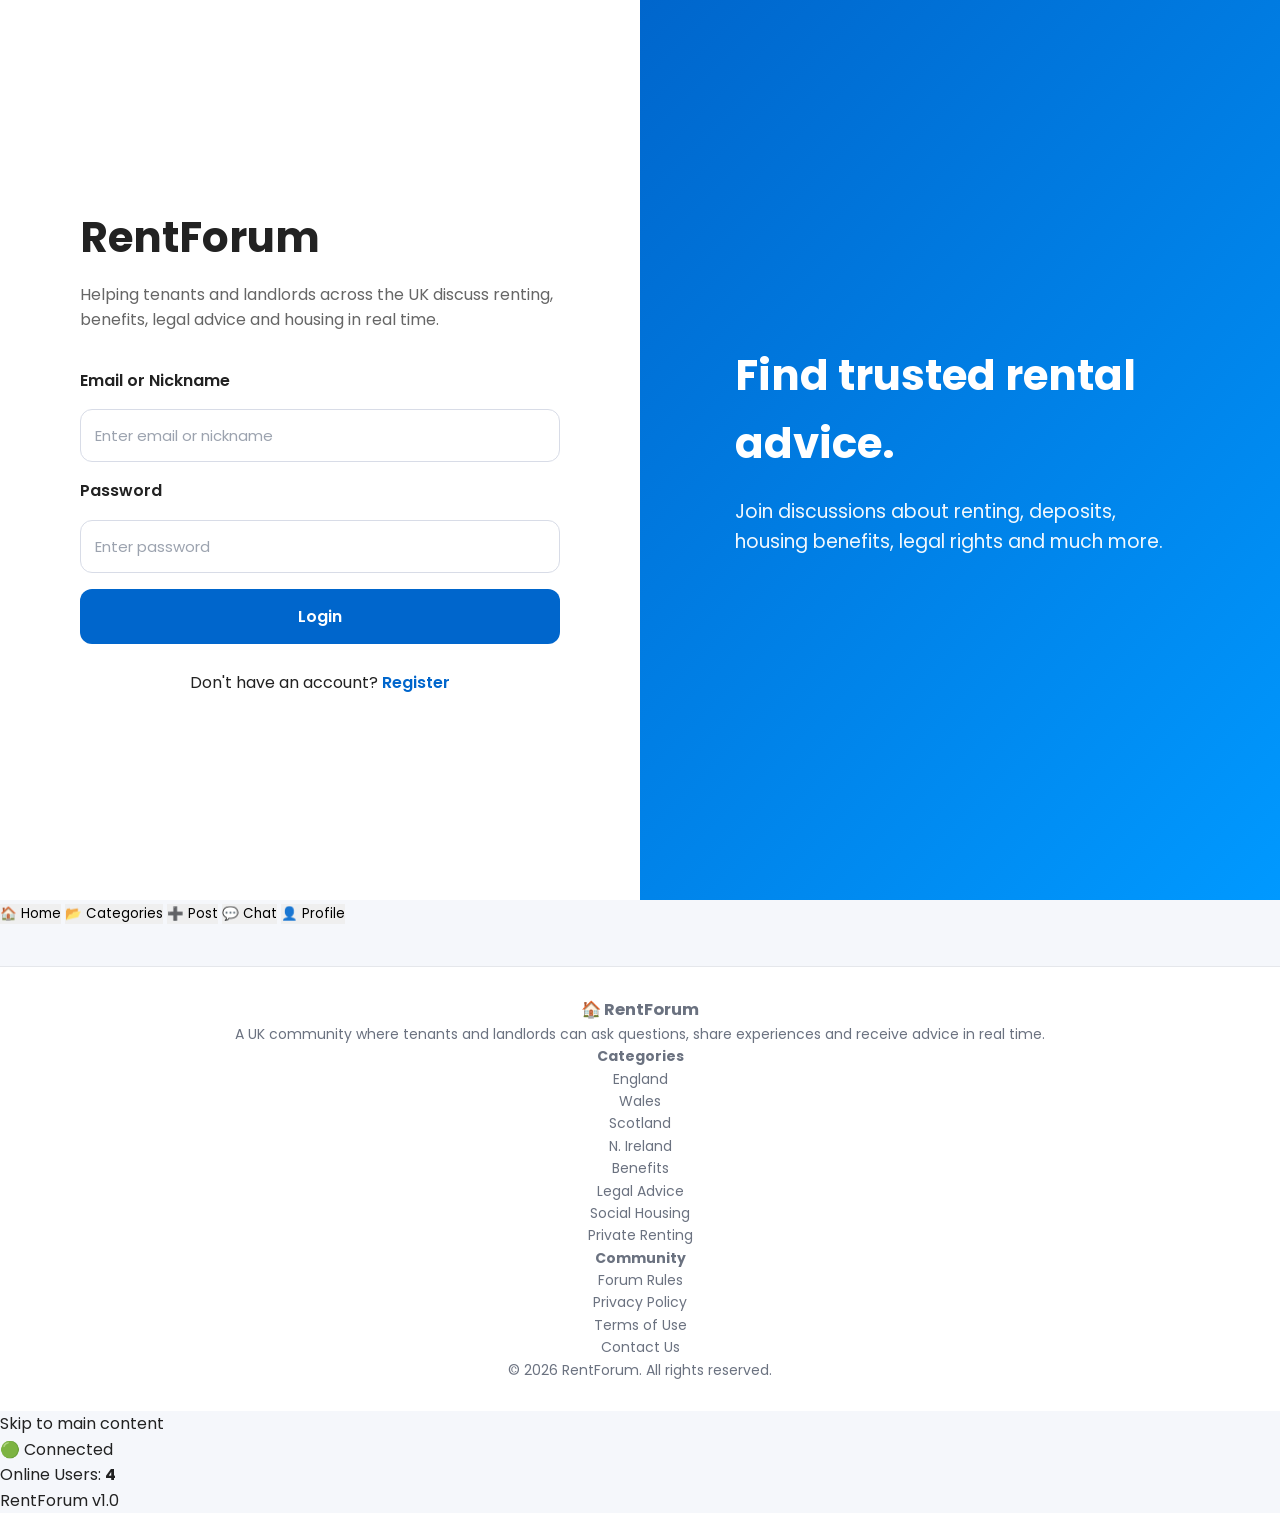
==== commit 6d1e7422: "feat(frontend): initial SPA shell — index.html structure, CSS foundation and responsive layout Epic " ====
--- a/index.html
+++ b/index.html
@@ -1474,317 +1474,3 @@
 
 </html>
 
-/* ==========================================================
-   FOOTER
-========================================================== */
-
-footer{
-
-    background:#ffffff;
-
-    border-top:1px solid #e5e7eb;
-
-    margin-top:40px;
-
-    padding:30px;
-
-    text-align:center;
-
-    color:#6b7280;
-
-    font-size:14px;
-
-}
-
-.footer-links{
-
-    display:flex;
-
-    justify-content:center;
-
-    gap:25px;
-
-    margin-top:12px;
-
-}
-
-.footer-links a{
-
-    color:#0066cc;
-
-    transition:.25s;
-
-}
-
-.footer-links a:hover{
-
-    color:#0053a8;
-
-}
-
-
-/* ==========================================================
-   MOBILE NAVIGATION
-========================================================== */
-
-.mobile-nav{
-
-    display:none;
-
-}
-
-
-/* ==========================================================
-   RESPONSIVE
-========================================================== */
-
-@media (max-width:1200px){
-
-.main-layout{
-
-    grid-template-columns:220px 1fr 280px;
-
-}
-
-header{
-
-    padding:0 20px;
-
-}
-
-#searchInput{
-
-    width:220px;
-
-}
-
-}
-
-
-/* ==========================================================
-   TABLET
-========================================================== */
-
-@media (max-width:992px){
-
-.main-layout{
-
-    grid-template-columns:1fr;
-
-}
-
-.sidebar{
-
-    position:relative;
-
-    top:0;
-
-}
-
-.chat-sidebar{
-
-    position:relative;
-
-    top:0;
-
-    height:auto;
-
-}
-
-.main-nav{
-
-    display:none;
-
-}
-
-.mobile-nav{
-
-    display:flex;
-
-    justify-content:space-around;
-
-    align-items:center;
-
-    position:fixed;
-
-    left:0;
-
-    right:0;
-
-    bottom:0;
-
-    height:70px;
-
-    background:#ffffff;
-
-    border-top:1px solid #e5e7eb;
-
-    z-index:500;
-
-}
-
-.mobile-nav a{
-
-    font-size:14px;
-
-    font-weight:600;
-
-    color:#374151;
-
-}
-
-footer{
-
-    padding-bottom:90px;
-
-}
-
-}
-
-
-/* ==========================================================
-   MOBILE
-========================================================== */
-
-@media (max-width:768px){
-
-.auth-container{
-
-    flex-direction:column;
-
-}
-
-.auth-left{
-
-    width:100%;
-
-    padding:40px 25px;
-
-}
-
-.auth-right{
-
-    display:none;
-
-}
-
-header{
-
-    flex-wrap:wrap;
-
-    gap:15px;
-
-    height:auto;
-
-    padding:20px;
-
-}
-
-.header-right{
-
-    width:100%;
-
-    justify-content:space-between;
-
-}
-
-#searchInput{
-
-    width:100%;
-
-}
-
-.feed-header{
-
-    flex-direction:column;
-
-    align-items:flex-start;
-
-    gap:15px;
-
-}
-
-.profile-stats{
-
-    flex-direction:column;
-
-    gap:20px;
-
-}
-
-.modal-content{
-
-    padding:25px;
-
-}
-
-}
-
-
-/* ==========================================================
-   SMALL MOBILE
-========================================================== */
-
-@media (max-width:480px){
-
-body{
-
-    font-size:15px;
-
-}
-
-.logo{
-
-    font-size:22px;
-
-}
-
-.feed-header h2{
-
-    font-size:26px;
-
-}
-
-.discussion-card{
-
-    padding:18px;
-
-}
-
-.discussion-footer{
-
-    flex-direction:column;
-
-    align-items:stretch;
-
-}
-
-.read-btn{
-
-    margin-left:0;
-
-}
-
-.chat-input{
-
-    flex-direction:column;
-
-}
-
-#sendMessageButton{
-
-    width:100%;
-
-}
-
-.profile-avatar{
-
-    width:80px;
-
-    height:80px;
-
-    font-size:30px;
-
-}
-
-}
--- a/style.css
+++ b/style.css
@@ -2185,4 +2185,687 @@
 
 }
 
-}+}
+/* ==========================================================
+   LOADING SPINNER
+========================================================== */
+
+.loading{
+
+    display:flex;
+
+    justify-content:center;
+
+    align-items:center;
+
+    padding:40px;
+
+}
+
+.spinner{
+
+    width:45px;
+
+    height:45px;
+
+    border:5px solid #e5e7eb;
+
+    border-top:5px solid #0066cc;
+
+    border-radius:50%;
+
+    animation:spin .8s linear infinite;
+
+}
+
+@keyframes spin{
+
+    from{
+
+        transform:rotate(0deg);
+
+    }
+
+    to{
+
+        transform:rotate(360deg);
+
+    }
+
+}
+
+
+/* ==========================================================
+   TOAST NOTIFICATIONS
+========================================================== */
+
+.toast{
+
+    position:fixed;
+
+    right:25px;
+
+    bottom:25px;
+
+    background:#1f2937;
+
+    color:white;
+
+    padding:16px 24px;
+
+    border-radius:12px;
+
+    box-shadow:0 12px 35px rgba(0,0,0,.25);
+
+    z-index:1000;
+
+    opacity:0;
+
+    visibility:hidden;
+
+    transform:translateY(20px);
+
+    transition:.3s;
+
+}
+
+.toast.show{
+
+    opacity:1;
+
+    visibility:visible;
+
+    transform:translateY(0);
+
+}
+
+.toast.success{
+
+    background:#16a34a;
+
+}
+
+.toast.error{
+
+    background:#dc2626;
+
+}
+
+.toast.warning{
+
+    background:#f59e0b;
+
+}
+
+.toast.info{
+
+    background:#2563eb;
+
+}
+
+
+/* ==========================================================
+   WEBSOCKET STATUS
+========================================================== */
+
+.websocket-status{
+
+    display:inline-flex;
+
+    align-items:center;
+
+    gap:8px;
+
+    padding:8px 14px;
+
+    border-radius:999px;
+
+    font-size:13px;
+
+    font-weight:600;
+
+}
+
+.websocket-status.online{
+
+    background:#dcfce7;
+
+    color:#15803d;
+
+}
+
+.websocket-status.offline{
+
+    background:#fee2e2;
+
+    color:#b91c1c;
+
+}
+
+.websocket-dot{
+
+    width:10px;
+
+    height:10px;
+
+    border-radius:50%;
+
+    background:currentColor;
+
+}
+
+
+/* ==========================================================
+   ONLINE USERS
+========================================================== */
+
+.online-count{
+
+    display:flex;
+
+    align-items:center;
+
+    gap:10px;
+
+    font-weight:600;
+
+    color:#374151;
+
+    margin-bottom:20px;
+
+}
+
+.online-count::before{
+
+    content:"🟢";
+
+}
+
+
+/* ==========================================================
+   SEARCH RESULTS
+========================================================== */
+
+.search-results{
+
+    margin-top:20px;
+
+    display:flex;
+
+    flex-direction:column;
+
+    gap:16px;
+
+}
+
+.search-result{
+
+    background:white;
+
+    border-radius:14px;
+
+    padding:18px;
+
+    border:1px solid #e5e7eb;
+
+    transition:.25s;
+
+}
+
+.search-result:hover{
+
+    transform:translateY(-2px);
+
+    box-shadow:0 10px 25px rgba(0,0,0,.08);
+
+}
+
+
+/* ==========================================================
+   EMPTY SEARCH
+========================================================== */
+
+.no-results{
+
+    text-align:center;
+
+    padding:40px;
+
+    color:#6b7280;
+
+}
+
+
+/* ==========================================================
+   BACK TO TOP BUTTON
+========================================================== */
+
+#backToTop{
+
+    position:fixed;
+
+    right:25px;
+
+    bottom:95px;
+
+    width:52px;
+
+    height:52px;
+
+    border-radius:50%;
+
+    background:#0066cc;
+
+    color:white;
+
+    font-size:22px;
+
+    display:flex;
+
+    justify-content:center;
+
+    align-items:center;
+
+    box-shadow:0 10px 25px rgba(0,102,204,.35);
+
+    opacity:0;
+
+    visibility:hidden;
+
+    transition:.3s;
+
+    z-index:999;
+
+}
+
+#backToTop.show{
+
+    opacity:1;
+
+    visibility:visible;
+
+}
+
+#backToTop:hover{
+
+    background:#0053a8;
+
+    transform:translateY(-4px);
+
+}
+
+
+/* ==========================================================
+   HOVER EFFECTS
+========================================================== */
+
+button:hover{
+
+    transform:translateY(-2px);
+
+}
+
+button:active{
+
+    transform:scale(.98);
+
+}
+
+
+/* ==========================================================
+   FOCUS ACCESSIBILITY
+========================================================== */
+
+button:focus-visible,
+input:focus-visible,
+textarea:focus-visible,
+select:focus-visible,
+a:focus-visible{
+
+    outline:3px solid #60a5fa;
+
+    outline-offset:3px;
+
+}
+
+
+/* ==========================================================
+   TRANSITIONS
+========================================================== */
+
+button,
+input,
+textarea,
+select,
+a,
+.discussion-card,
+.user{
+
+    transition:.25s ease;
+
+}
+/* ==========================================================
+   UTILITY CLASSES
+========================================================== */
+
+.text-center{
+
+    text-align:center;
+
+}
+
+.text-right{
+
+    text-align:right;
+
+}
+
+.hidden{
+
+    display:none !important;
+
+}
+
+.visible{
+
+    display:block !important;
+
+}
+
+.flex{
+
+    display:flex;
+
+}
+
+.flex-column{
+
+    flex-direction:column;
+
+}
+
+.align-center{
+
+    align-items:center;
+
+}
+
+.justify-between{
+
+    justify-content:space-between;
+
+}
+
+.w-100{
+
+    width:100%;
+
+}
+
+.mt-10{
+
+    margin-top:10px;
+
+}
+
+.mt-20{
+
+    margin-top:20px;
+
+}
+
+.mt-30{
+
+    margin-top:30px;
+
+}
+
+.mb-10{
+
+    margin-bottom:10px;
+
+}
+
+.mb-20{
+
+    margin-bottom:20px;
+
+}
+
+.mb-30{
+
+    margin-bottom:30px;
+
+}
+
+
+/* ==========================================================
+   BADGES
+========================================================== */
+
+.badge{
+
+    display:inline-block;
+
+    padding:6px 12px;
+
+    border-radius:999px;
+
+    font-size:13px;
+
+    font-weight:600;
+
+    background:#eef2ff;
+
+    color:#1e3a8a;
+
+}
+
+
+/* ==========================================================
+   AVATAR
+========================================================== */
+
+.avatar{
+
+    width:42px;
+
+    height:42px;
+
+    border-radius:50%;
+
+    background:#0066cc;
+
+    color:white;
+
+    display:flex;
+
+    justify-content:center;
+
+    align-items:center;
+
+    font-weight:600;
+
+    font-size:16px;
+
+}
+
+
+/* ==========================================================
+   DIVIDERS
+========================================================== */
+
+hr{
+
+    border:none;
+
+    border-top:1px solid #e5e7eb;
+
+    margin:25px 0;
+
+}
+
+
+/* ==========================================================
+   CARD ANIMATIONS
+========================================================== */
+
+.discussion-card{
+
+    animation:fadeUp .4s ease;
+
+}
+
+@keyframes fadeUp{
+
+    from{
+
+        opacity:0;
+
+        transform:translateY(20px);
+
+    }
+
+    to{
+
+        opacity:1;
+
+        transform:translateY(0);
+
+    }
+
+}
+
+
+/* ==========================================================
+   BUTTON ANIMATION
+========================================================== */
+
+.primary-btn,
+.secondary-btn,
+.like-btn,
+.comment-btn,
+.read-btn{
+
+    transition:.25s;
+
+}
+
+.primary-btn:hover,
+.secondary-btn:hover,
+.like-btn:hover,
+.comment-btn:hover,
+.read-btn:hover{
+
+    transform:translateY(-2px);
+
+}
+
+.primary-btn:active,
+.secondary-btn:active{
+
+    transform:scale(.98);
+
+}
+
+
+/* ==========================================================
+   TABLES
+========================================================== */
+
+table{
+
+    width:100%;
+
+    border-collapse:collapse;
+
+}
+
+th{
+
+    background:#f3f4f6;
+
+    text-align:left;
+
+    padding:14px;
+
+}
+
+td{
+
+    padding:14px;
+
+    border-bottom:1px solid #e5e7eb;
+
+}
+
+
+/* ==========================================================
+   SELECTION
+========================================================== */
+
+::selection{
+
+    background:#0066cc;
+
+    color:white;
+
+}
+
+
+/* ==========================================================
+   PLACEHOLDERS
+========================================================== */
+
+::placeholder{
+
+    color:#9ca3af;
+
+}
+
+
+/* ==========================================================
+   DISABLED BUTTONS
+========================================================== */
+
+button:disabled{
+
+    opacity:.6;
+
+    cursor:not-allowed;
+
+}
+
+
+/* ==========================================================
+   PRINT
+========================================================== */
+
+@media print{
+
+header,
+.sidebar,
+.chat-sidebar,
+footer,
+button{
+
+    display:none !important;
+
+}
+
+.main-layout{
+
+    display:block;
+
+}
+
+body{
+
+    background:white;
+
+    color:black;
+
+}
+
+}
+
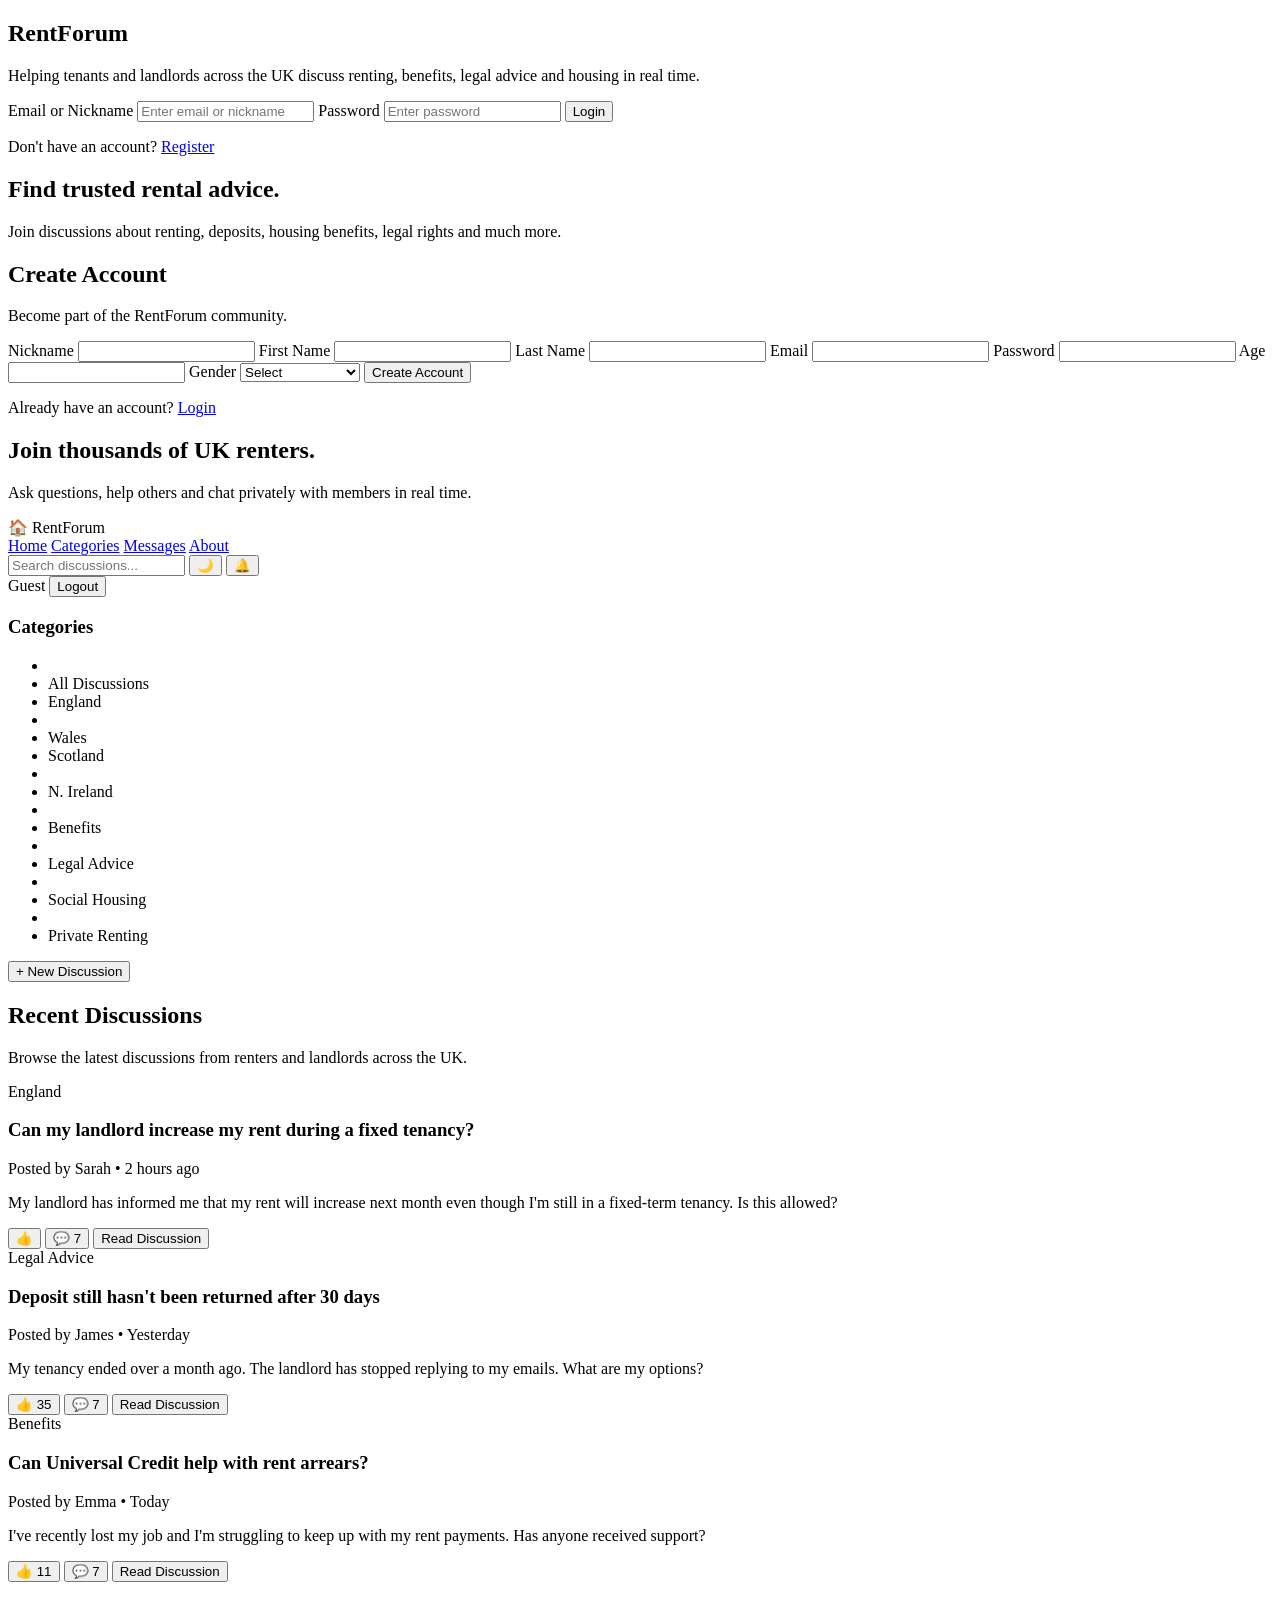
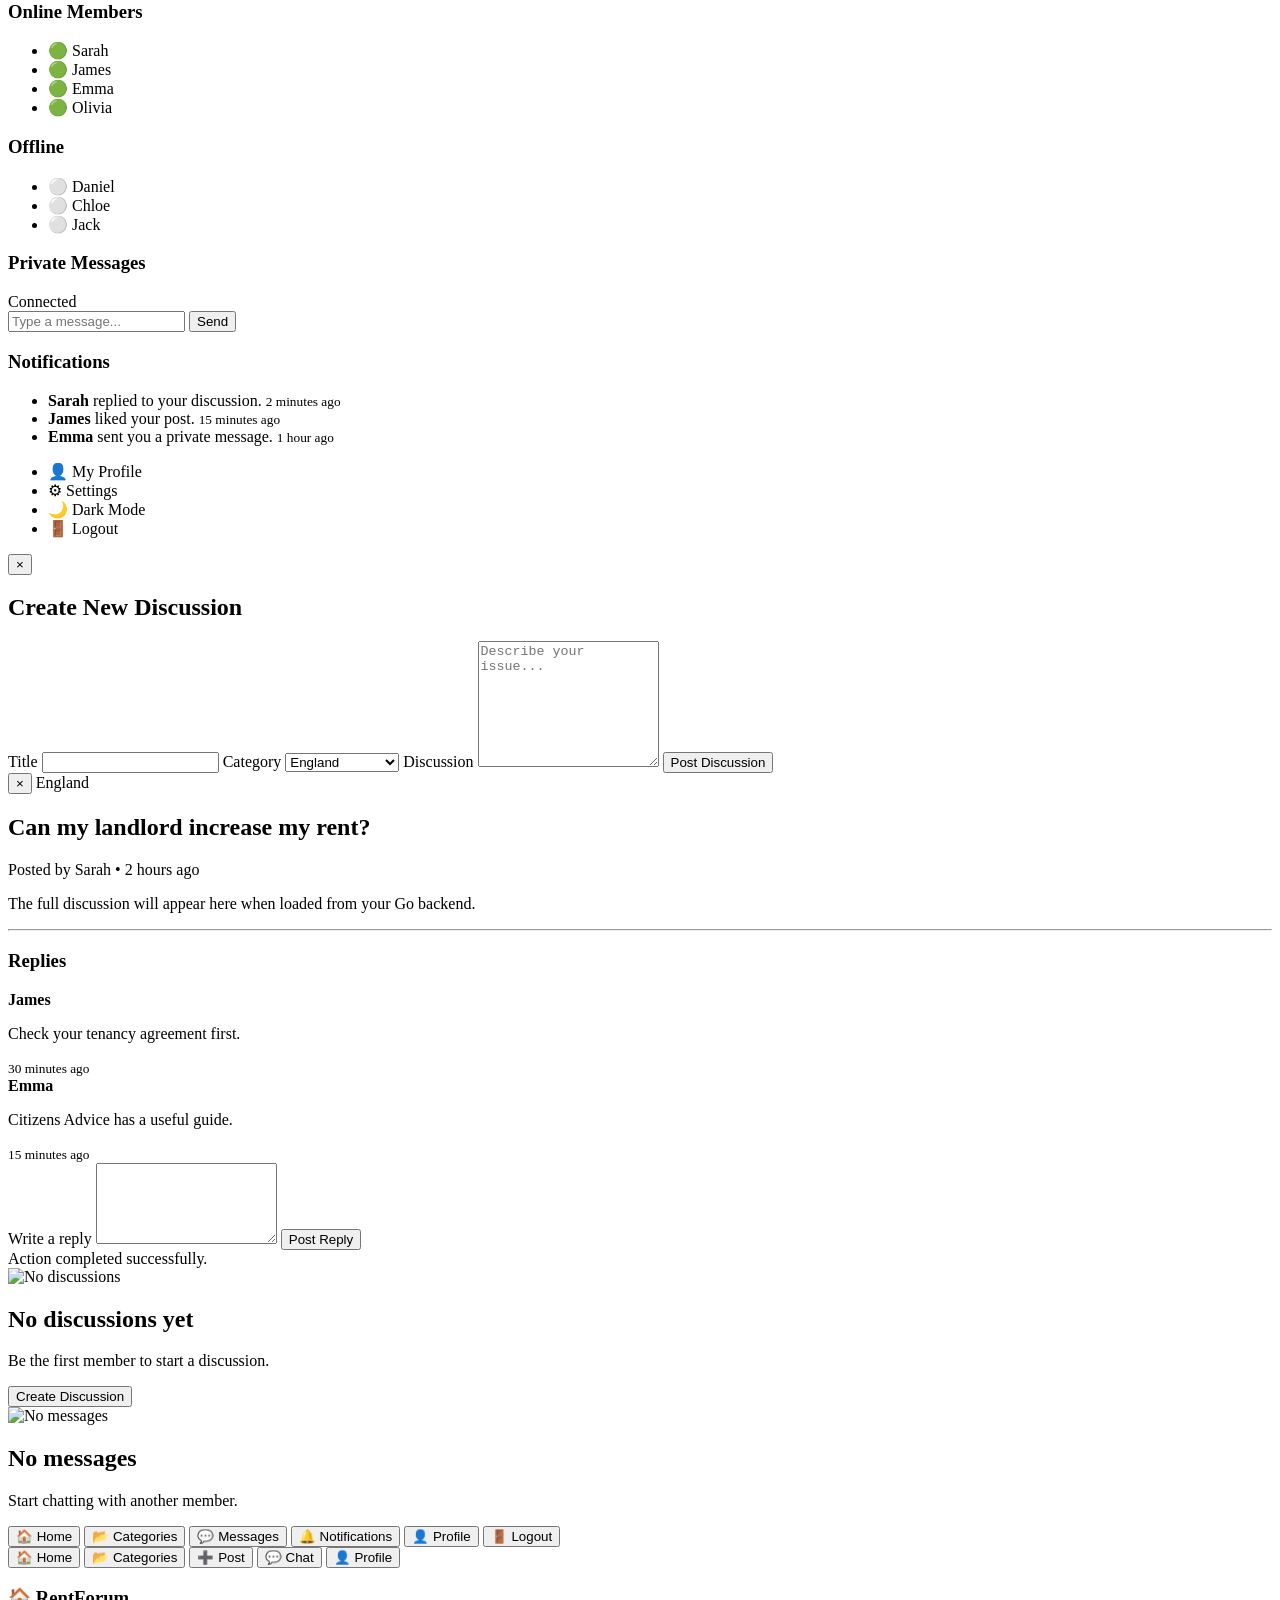
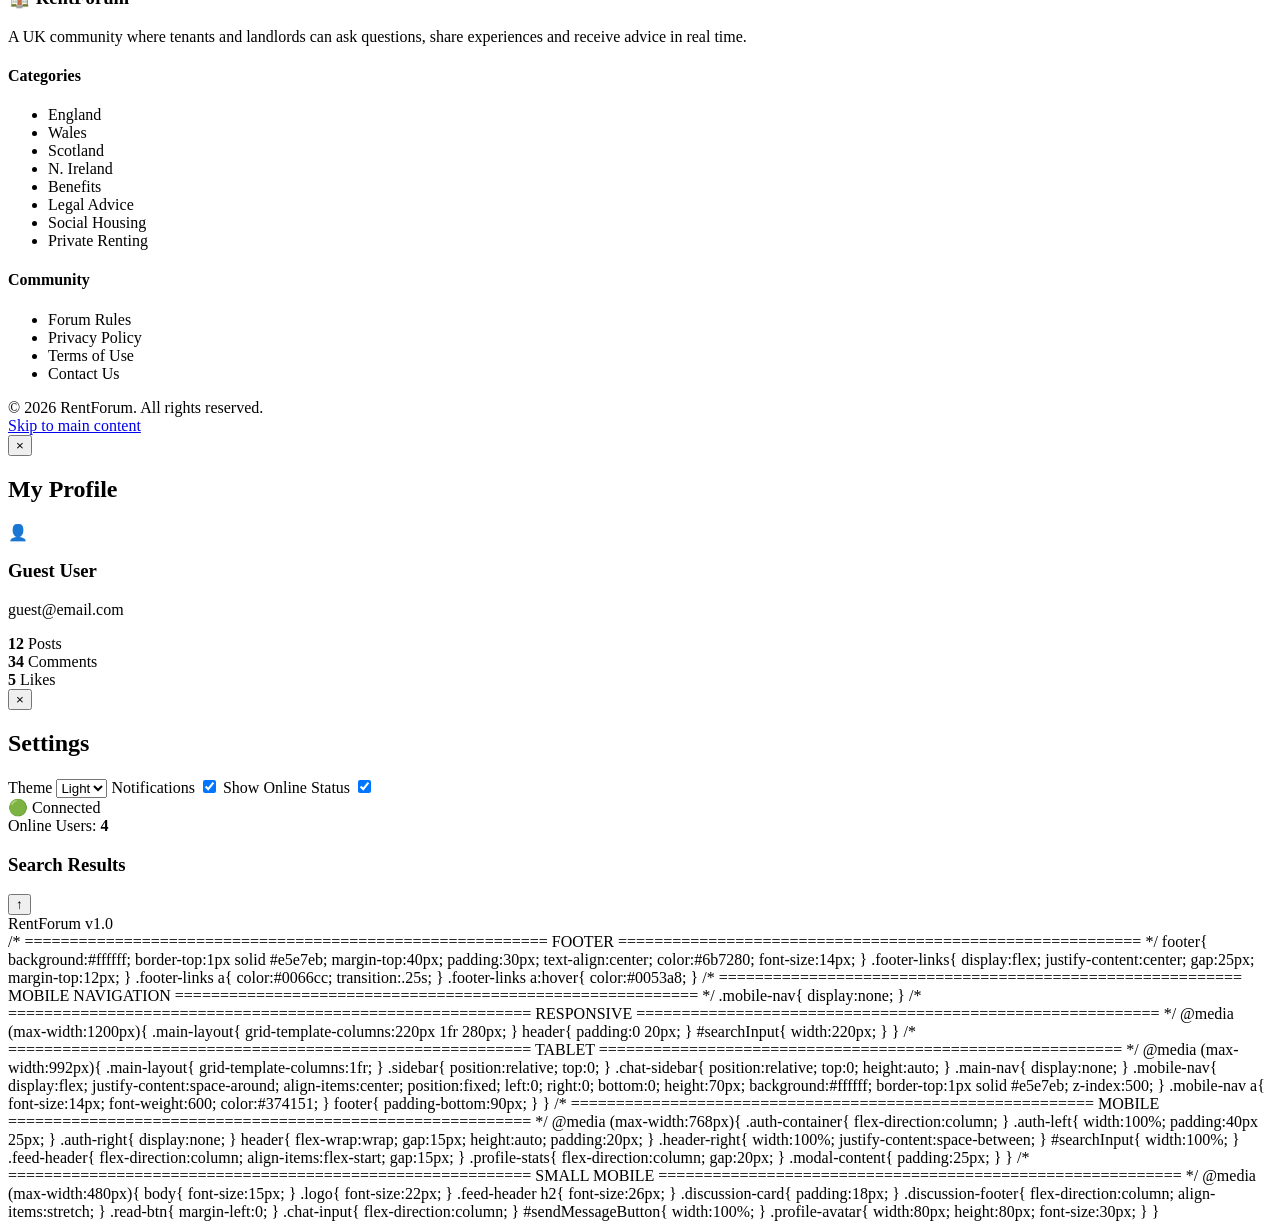
==== commit 7fc8b046: "SPA router, gate, session, registration, val, wiring" ====
--- a/index.html
+++ b/index.html
@@ -1474,3 +1474,317 @@
 
 </html>
 
+/* ==========================================================
+   FOOTER
+========================================================== */
+
+footer{
+
+    background:#ffffff;
+
+    border-top:1px solid #e5e7eb;
+
+    margin-top:40px;
+
+    padding:30px;
+
+    text-align:center;
+
+    color:#6b7280;
+
+    font-size:14px;
+
+}
+
+.footer-links{
+
+    display:flex;
+
+    justify-content:center;
+
+    gap:25px;
+
+    margin-top:12px;
+
+}
+
+.footer-links a{
+
+    color:#0066cc;
+
+    transition:.25s;
+
+}
+
+.footer-links a:hover{
+
+    color:#0053a8;
+
+}
+
+
+/* ==========================================================
+   MOBILE NAVIGATION
+========================================================== */
+
+.mobile-nav{
+
+    display:none;
+
+}
+
+
+/* ==========================================================
+   RESPONSIVE
+========================================================== */
+
+@media (max-width:1200px){
+
+.main-layout{
+
+    grid-template-columns:220px 1fr 280px;
+
+}
+
+header{
+
+    padding:0 20px;
+
+}
+
+#searchInput{
+
+    width:220px;
+
+}
+
+}
+
+
+/* ==========================================================
+   TABLET
+========================================================== */
+
+@media (max-width:992px){
+
+.main-layout{
+
+    grid-template-columns:1fr;
+
+}
+
+.sidebar{
+
+    position:relative;
+
+    top:0;
+
+}
+
+.chat-sidebar{
+
+    position:relative;
+
+    top:0;
+
+    height:auto;
+
+}
+
+.main-nav{
+
+    display:none;
+
+}
+
+.mobile-nav{
+
+    display:flex;
+
+    justify-content:space-around;
+
+    align-items:center;
+
+    position:fixed;
+
+    left:0;
+
+    right:0;
+
+    bottom:0;
+
+    height:70px;
+
+    background:#ffffff;
+
+    border-top:1px solid #e5e7eb;
+
+    z-index:500;
+
+}
+
+.mobile-nav a{
+
+    font-size:14px;
+
+    font-weight:600;
+
+    color:#374151;
+
+}
+
+footer{
+
+    padding-bottom:90px;
+
+}
+
+}
+
+
+/* ==========================================================
+   MOBILE
+========================================================== */
+
+@media (max-width:768px){
+
+.auth-container{
+
+    flex-direction:column;
+
+}
+
+.auth-left{
+
+    width:100%;
+
+    padding:40px 25px;
+
+}
+
+.auth-right{
+
+    display:none;
+
+}
+
+header{
+
+    flex-wrap:wrap;
+
+    gap:15px;
+
+    height:auto;
+
+    padding:20px;
+
+}
+
+.header-right{
+
+    width:100%;
+
+    justify-content:space-between;
+
+}
+
+#searchInput{
+
+    width:100%;
+
+}
+
+.feed-header{
+
+    flex-direction:column;
+
+    align-items:flex-start;
+
+    gap:15px;
+
+}
+
+.profile-stats{
+
+    flex-direction:column;
+
+    gap:20px;
+
+}
+
+.modal-content{
+
+    padding:25px;
+
+}
+
+}
+
+
+/* ==========================================================
+   SMALL MOBILE
+========================================================== */
+
+@media (max-width:480px){
+
+body{
+
+    font-size:15px;
+
+}
+
+.logo{
+
+    font-size:22px;
+
+}
+
+.feed-header h2{
+
+    font-size:26px;
+
+}
+
+.discussion-card{
+
+    padding:18px;
+
+}
+
+.discussion-footer{
+
+    flex-direction:column;
+
+    align-items:stretch;
+
+}
+
+.read-btn{
+
+    margin-left:0;
+
+}
+
+.chat-input{
+
+    flex-direction:column;
+
+}
+
+#sendMessageButton{
+
+    width:100%;
+
+}
+
+.profile-avatar{
+
+    width:80px;
+
+    height:80px;
+
+    font-size:30px;
+
+}
+
+}
